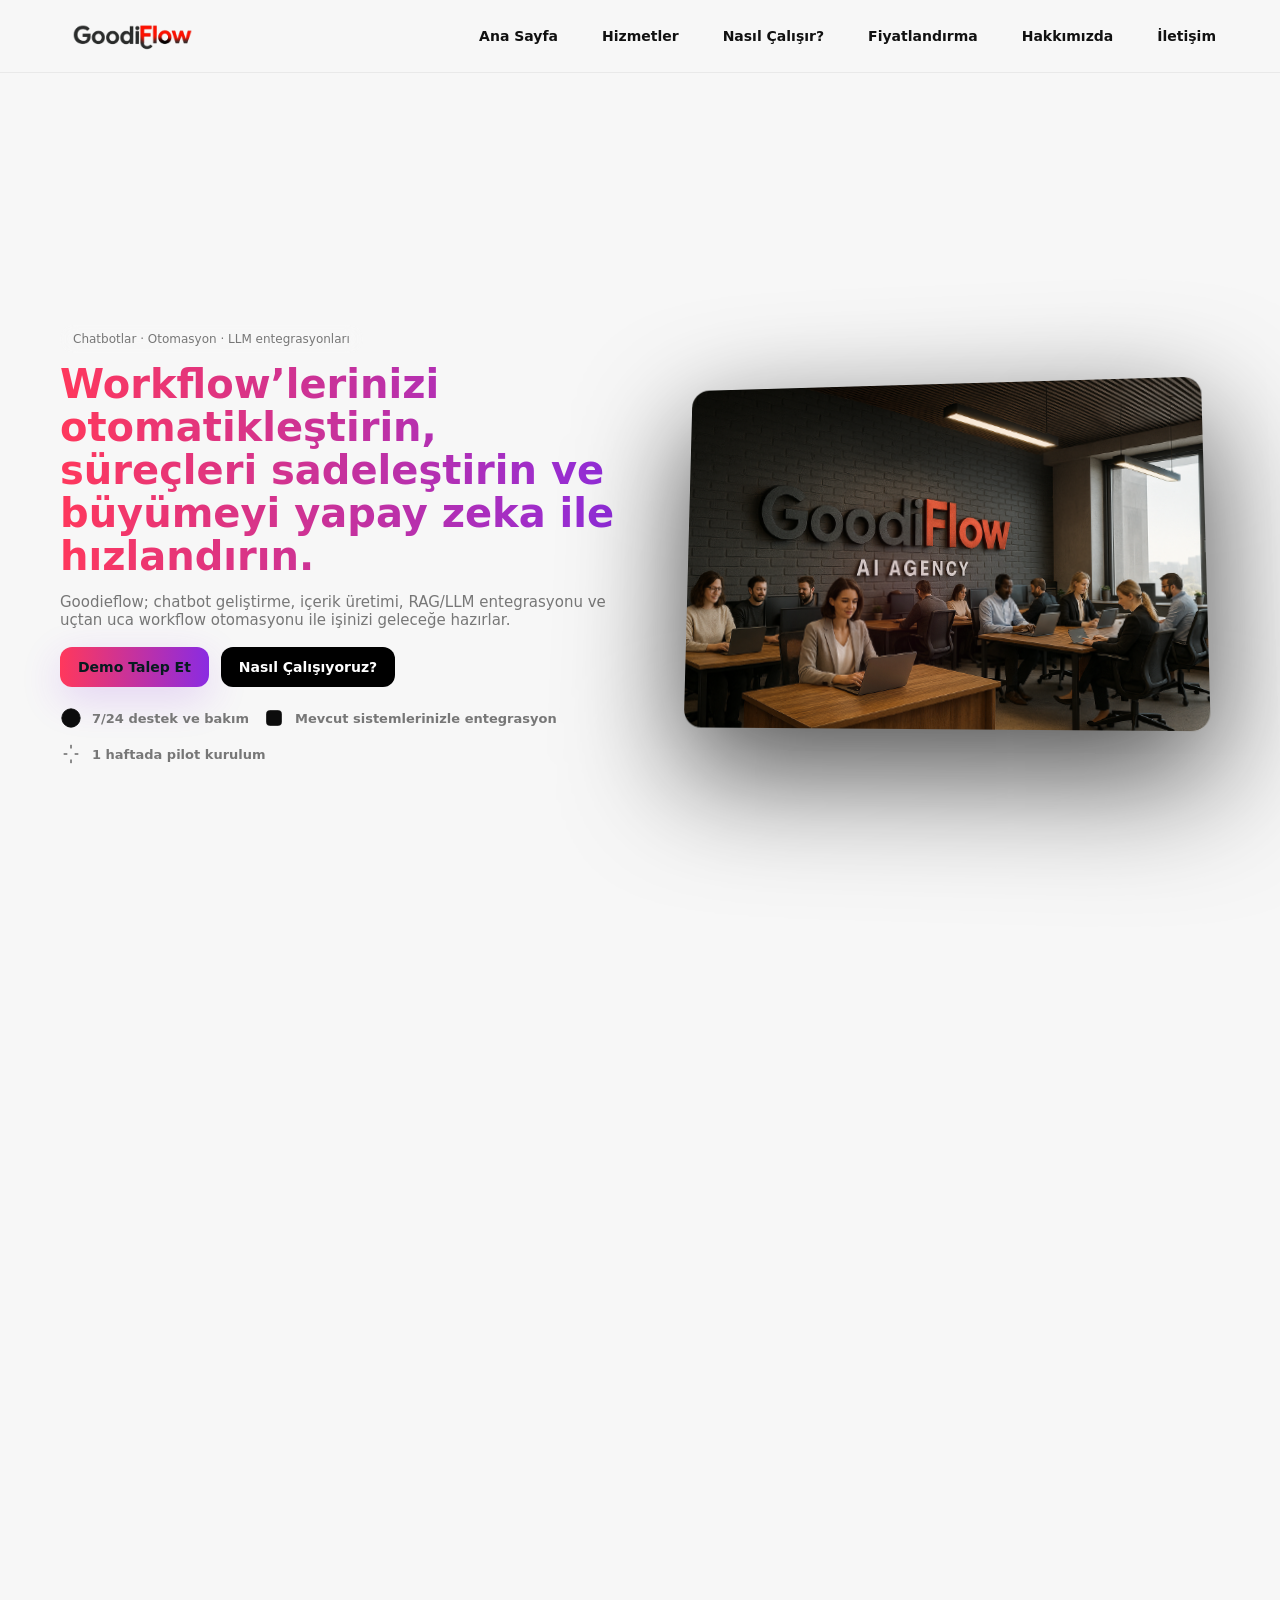
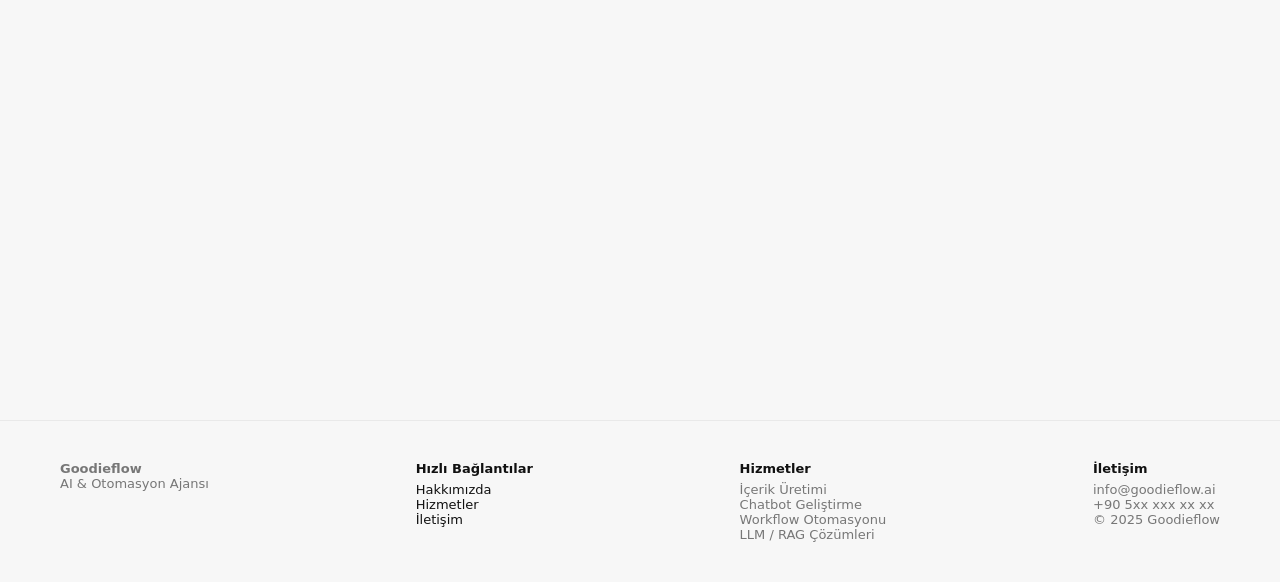
==== index.html @ b4415d03 ". ." ====
<!doctype html>
<html lang="tr">
<head>
  <meta charset="utf-8" />
  <meta name="viewport" content="width=device-width,initial-scale=1" />
  <title>Goodieflow — AI Automation Agency</title>
  <meta name="description" content="Goodieflow, işletmeler için chatbot, içerik üretimi, workflow otomasyonu ve LLM entegrasyonları sunan yapay zeka otomasyon ajansıdır." />
  <link rel="stylesheet" href="src/style.css">
</head>
<body>
  <div id="app">
    <!-- HEADER -->
    

<header class="site-header">
  <div class="site-header-wrapper">
    <div class="brand">
      <div class="logo-image">
        <img src="logo.png" alt="Logo">
      </div>
    </div>

    <nav class="site-nav">
      <a href="index.html">Ana Sayfa</a>
      <a href="#services">Hizmetler</a>
      <a href="#how-it-works">Nasıl Çalışır?</a>
      <a href="#pricing">Fiyatlandırma</a>
      <a href="about.html">Hakkımızda</a>
      <a href="contact.html">İletişim</a>
    </nav>
  </div>
</header>



    <main>
      <!-- HERO -->
      <section class="hero" id="hero">
        <div class="container hero-grid">
          <div class="hero-copy">
            <div class="pill-row">
              <span class="pill">Chatbotlar · Otomasyon · LLM entegrasyonları</span>
            </div>
            <h1>
              Workflow’lerinizi otomatikleştirin, süreçleri sadeleştirin
              ve büyümeyi yapay zeka ile hızlandırın.
            </h1>
            <p class="lead">
              Goodieflow; chatbot geliştirme, içerik üretimi, RAG/LLM entegrasyonu ve uçtan uca
              workflow otomasyonu ile işinizi geleceğe hazırlar.
            </p>
            <div class="cta-row">
              <a class="btn primary" href="contact.html">Demo Talep Et</a>
              <a class="btn ghost" href="#how-it-works">Nasıl Çalışıyoruz?</a>
            </div>

            <ul class="feature-list">
              <li>
                <svg class="icon blink" viewBox="0 0 24 24"><circle cx="12" cy="12" r="10"/></svg>
                7/24 destek ve bakım
              </li>
              <li>
                <svg class="icon float" viewBox="0 0 24 24"><rect x="4" y="4" width="16" height="16" rx="3"/></svg>
                Mevcut sistemlerinizle entegrasyon
              </li>
              <li>
                <svg class="icon spin" viewBox="0 0 24 24">
                  <path d="M12 2v4"/><path d="M12 18v4"/><path d="M4 12h4"/><path d="M16 12h4"/>
                </svg>
                1 haftada pilot kurulum
              </li>
            </ul>
          </div>

          <div class="hero-mockup" id="mockup">
            <div class="device">
              <!-- İstersen burayı yerel mockup ile değiştir: src/assets/mockup.png -->
              <img src="agency-hero.png" class="hero-img">
              <div class="glow" aria-hidden="true"></div>
            </div>
          </div>
        </div>
      </section>

      <!-- HİZMETLER -->
      <section class="section" id="services">
        <div class="container">
          <h2 class="section-title">Hizmetlerimiz</h2>
          <p class="section-subtitle">
            İş modelinize göre uyarlanan, uçtan uca AI ve otomasyon çözümleri.
          </p>

          <div class="grid-3 services-grid">
            <article class="card">
              <h3>İçerik Üretimi</h3>
              <p>
                Marka tonunuza uygun blog, sosyal medya, e-posta ve reklam içeriklerini
                yapay zeka ile ölçekleyin.
              </p>
              <ul class="mini-list">
                <li>Blog &amp; SEO içerikleri</li>
                <li>Sosyal medya post otomasyonu</li>
                <li>E-posta ve kampanya metinleri</li>
              </ul>
            </article>

            <article class="card">
              <h3>Chatbot &amp; Destek Asistanları</h3>
              <p>
                Web sitenize, WhatsApp’a veya uygulamanıza entegre edilen, sürekli öğrenen
                müşteri destek botları.
              </p>
              <ul class="mini-list">
                <li>Web chat widget entegrasyonu</li>
                <li>WhatsApp &amp; Instagram DM botları</li>
                <li>Bilgi bankası / FAQ entegrasyonu</li>
              </ul>
            </article>

            <article class="card">
              <h3>Workflow Otomasyonu</h3>
              <p>
                CRM, ödeme, form, e-posta ve diğer araçlarınız arasında
                tekrar eden işleri otomatikleştirin.
              </p>
              <ul class="mini-list">
                <li>Lead toplama &amp; skorlaması</li>
                <li>Teklif &amp; fatura otomasyonu</li>
                <li>İç ekip bildirim akışları</li>
              </ul>
            </article>

            <article class="card">
              <h3>LLM / RAG Entegrasyonu</h3>
              <p>
                Kendi verinizle çalışan akıllı asistanlar: döküman, PDF ve
                veri tabanlarınız üzerinden arama &amp; yanıt.
              </p>
              <ul class="mini-list">
                <li>Vektör veri tabanı entegrasyonu</li>
                <li>RAG tabanlı arama ve cevaplama</li>
                <li>Kurumsal doküman asistanları</li>
              </ul>
            </article>

            <article class="card">
              <h3>AI Danışmanlık</h3>
              <p>
                Nereden başlayacağınızı bilmiyorsanız; sizin için roadmap,
                mimari ve doğru araç seçimini birlikte planlayalım.
              </p>
              <ul class="mini-list">
                <li>Use case analizi</li>
                <li>Teknoloji &amp; araç seçimi</li>
                <li>ROI ve roadmap planlama</li>
              </ul>
            </article>

            <article class="card">
              <h3>Özel Geliştirme</h3>
              <p>
                Ürününüz veya operasyonunuz için tamamen size özel
                AI tabanlı paneller, dashboard’lar ve entegrasyonlar.
              </p>
              <ul class="mini-list">
                <li>Özel admin &amp; dashboard</li>
                <li>API ve webhook entegrasyonları</li>
                <li>Custom iş kuralları ve guardrail’ler</li>
              </ul>
            </article>
          </div>
        </div>
      </section>

      <!-- ÖZELLİKLER -->
      <section class="section" id="features">
        <div class="container">
          <h2 class="section-title">Workflow’lerinizi güçlendiren AI özellikleri</h2>
          <p class="section-subtitle">
            Sadece bir bot değil; veriye dayalı, güvenli ve ölçeklenebilir bir AI altyapısı.
          </p>

          <div class="features-grid">
            <article class="feature-card">
              <h3>Gerçek zamanlı içgörüler</h3>
              <p>Verilerinizi anlık analiz ederek karar alma süreçlerinizi hızlandırır.</p>
            </article>
            <article class="feature-card">
              <h3>Çok kanallı deneyim</h3>
              <p>Web, e-posta, WhatsApp ve diğer kanallarınız tek bir akışta birleşir.</p>
            </article>
            <article class="feature-card">
              <h3>Veri güvenliği odaklı</h3>
              <p>İzinler, rol yönetimi ve veri maskeleme ile kurumsal güvenlik standartları.</p>
            </article>
            <article class="feature-card">
              <h3>İnsan + AI işbirliği</h3>
              <p>İhtiyaç halinde insan devreye girer; AI ve ekibiniz birlikte çalışır.</p>
            </article>
          </div>
        </div>
      </section>

      <!-- NASIL ÇALIŞIR -->
      <section class="section" id="how-it-works">
        <div class="container">
          <h2 class="section-title">Goodieflow nasıl çalışır?</h2>
          <p class="section-subtitle">
            Basit ama etkili bir süreç: anlamak, tasarlamak, hayata geçirmek ve büyütmek.
          </p>

          <div class="steps-grid">
            <article class="step-card">
              <div class="step-badge">01</div>
              <h3>Keşif Görüşmesi</h3>
              <p>
                Kısa bir görüşme ile işinizi, hedeflerinizi ve zorluklarınızı dinleriz.
                Hangi süreçlerin otomasyona en uygun olduğunu birlikte çıkarırız.
              </p>
            </article>

            <article class="step-card">
              <div class="step-badge">02</div>
              <h3>AI Çözüm Tasarımı</h3>
              <p>
                Chatbot, sesli asistan, RAG veya workflow otomasyonu… Size en uygun
                kombinasyonu tasarlar, mimarisini kurar ve demo hazırlarız.
              </p>
            </article>

            <article class="step-card">
              <div class="step-badge">03</div>
              <h3>Lansman &amp; Büyüme</h3>
              <p>
                Çözümü sistemlerinize entegre eder, performansı izler ve ihtiyaç oldukça
                yeni otomasyonlar ekleyerek ROI’yi sürekli artırırız.
              </p>
            </article>
          </div>
        </div>
      </section>

      <!-- FİYATLANDIRMA -->
      <section class="section" id="pricing">
        <div class="container">
          <h2 class="section-title">Fiyatlandırma</h2>
          <p class="section-subtitle">
            İşinizin ölçeğine göre esnek paketler. Sabit fiyatlı pilot çalışma imkanı.
          </p>

          <div class="pricing-grid">
            <div class="pricing-card">
              <h4>Starter</h4>
              <p>Küçük ekipler ve ilk otomasyonlar için.</p>
              <strong>₺4.900 / ay</strong>
              <ul class="mini-list">
                <li>1 AI use case</li>
                <li>Temel chatbot veya otomasyon</li>
                <li>Aylık raporlama</li>
              </ul>
            </div>
            <div class="pricing-card featured">
              <h4>Growth</h4>
              <p>Büyüyen işletmeler ve ajanslar için.</p>
              <strong>₺12.900 / ay</strong>
              <ul class="mini-list">
                <li>3'e kadar AI use case</li>
                <li>Çok kanallı entegrasyon</li>
                <li>Öncelikli destek</li>
              </ul>
            </div>
            <div class="pricing-card">
              <h4>Enterprise</h4>
              <p>Tamamen size özel kurumsal kurulumlar.</p>
              <strong>Teklif üzerine</strong>
              <ul class="mini-list">
                <li>Özel LLM / RAG altyapısı</li>
                <li>Kurumsal güvenlik &amp; SSO</li>
                <li>Özel SLA &amp; ekip eğitimi</li>
              </ul>
            </div>
          </div>
        </div>
      </section>

      <!-- REFERANSLAR -->
      <section class="section" id="testimonials">
        <div class="container">
          <h2 class="section-title">Referanslar</h2>
          <p class="section-subtitle">
            Farklı sektörlerden ekipler, Goodieflow ile işlerini yeniden tasarladı.
          </p>

          <div class="testimonials">
            <div class="test-slider" id="test-slider">
              <div class="test-item">
                “Müşteri destek taleplerimizin büyük kısmını chatbot karşılarken,
                ekibimiz yalnızca gerçekten kritik vakalara odaklanıyor.”
                <span>— Mehmet, e-ticaret</span>
              </div>
              <div class="test-item">
                “Lead toplama ve qualification süreci otomatikleşti; satış ekibi
                artık sadece sıcak fırsatlarla uğraşıyor.”
                <span>— Ayşe, SaaS</span>
              </div>
              <div class="test-item">
                “Eski dokümanlarımızdan veri çekebilen asistan, ekip içi bilgi paylaşımını
                bambaşka bir seviyeye taşıdı.”
                <span>— Can, Kurumsal</span>
              </div>
            </div>
            <div class="test-dots" id="test-dots"></div>
          </div>
        </div>
      </section>

      <!-- BÜYÜK CTA -->
      <section class="section big-cta">
        <div class="container cta-inner">
          <div>
            <h3>Bir haftada ilk AI otomasyonunuzu canlıya alalım.</h3>
            <p class="muted">Hedefinizi anlatın, gerisini Goodieflow halletsin.</p>
          </div>
          <div><a class="btn primary" href="contact.html">Demo Planla</a></div>
        </div>
      </section>
    </main>

    <!-- FOOTER -->
    <footer class="site-footer">
      <div class="container footer-grid">
        <div>
          <strong>Goodieflow</strong><br/>
          AI &amp; Otomasyon Ajansı
        </div>
        <div>
          <div class="footer-title">Hızlı Bağlantılar</div>
          <a href="about.html">Hakkımızda</a><br/>
          <a href="#services">Hizmetler</a><br/>
          <a href="contact.html">İletişim</a>
        </div>
        <div>
          <div class="footer-title">Hizmetler</div>
          <span>İçerik Üretimi</span><br/>
          <span>Chatbot Geliştirme</span><br/>
          <span>Workflow Otomasyonu</span><br/>
          <span>LLM / RAG Çözümleri</span>
        </div>
        <div>
          <div class="footer-title">İletişim</div>
          <span>info@goodieflow.ai</span><br/>
          <span>+90 5xx xxx xx xx</span><br/>
          <span>© 2025 Goodieflow</span>
        </div>
      </div>
    </footer>
  </div>

  <script type="module" src="src/main.js"></script>
</body>
</html>
---- src/style.css ----
:root{
  --bg:#f7f7f7;
  --card:#ffffff;
  --muted:#777777;
  --accent1:#ff385c;
  --accent2:#8a2be2;
  --maxw:1200px;
}
*{box-sizing:border-box}
html,body{height:100%}
body{
  margin:0;
  background:var(--bg);
  color:#111;
  font-family:Inter,system-ui,Arial;
  -webkit-font-smoothing:antialiased;
}
.container{max-width:var(--maxw);margin:0 auto;padding:0 20px}

/* spotlight background (JS set ediyor) */
.spotlight{
  position:fixed;
  inset:0;
  z-index:-5;
  pointer-events:none;
  background:radial-gradient(circle at var(--mx,50%) var(--my,50%), rgba(0,0,0,0.18), transparent 260px);
  mix-blend-mode:multiply;
}

/* HEADER */
.site-header{
  position:fixed;
  top:0;left:0;right:0;
  display:flex;
  justify-content:space-between;
  align-items:center;
  padding:18px 24px;
  background:rgba(255,255,255,0.92);
  backdrop-filter: blur(10px);
  border-bottom:1px solid rgba(0,0,0,0.06);
  z-index:60;
}
.logo-image{
  display:flex;
  align-items:center;
}
.logo-image img{
  height:40px;
  display:block;
}
.brand{display:flex;align-items:center;gap:12px}
.logo-mark{
  width:46px;height:46px;
  border-radius:10px;
  background:linear-gradient(135deg,var(--accent1),var(--accent2));
  display:flex;align-items:center;justify-content:center;
  font-weight:800;
  box-shadow:0 10px 30px rgba(138,43,226,0.2);
}
.brand-text h1{margin:0;font-size:18px}
.brand-text .muted{margin:0;color:var(--muted);font-size:13px}

/* NAV */
.site-nav a{
  margin-left:22px;
  color:var(--muted);
  text-decoration:none;
  font-weight:600;
  font-size:14px;
}
.site-nav a:hover{ color:#111 !important; }

/* HERO */
.hero{
  min-height:100vh;
  display:flex;
  align-items:center;
  padding:120px 0 60px;
  position:relative;
  overflow:visible;
}
.hero-grid{
  display:grid;
  grid-template-columns:1fr 540px;
  gap:36px;
  align-items:center;
}
.pill-row{margin-bottom:10px}
.pill{
  display:inline-flex;
  align-items:center;
  padding:6px 12px;
  border-radius:999px;
  font-size:12px;
  color:var(--muted);
  border:1px solid rgba(255,255,255,0.12);
  background:rgba(255,255,255,0.02);
  backdrop-filter:blur(8px);
}
.hero-copy h1{
  font-size:40px;
  line-height:1.08;
  margin:0 0 12px;
  background:linear-gradient(90deg,var(--accent1),var(--accent2));
  -webkit-background-clip:text;
  color:transparent;
  font-weight:800;
}
.lead{color:var(--muted);margin-bottom:18px;font-size:15px}
.cta-row{display:flex;gap:12px;margin-bottom:20px}

/* BUTONLAR */
.btn{
  display:inline-block;
  padding:12px 18px;
  border-radius:12px;
  font-weight:700;
  text-decoration:none;
  font-size:14px;
}
.btn.primary{
  display:inline-flex;
  align-items:center;
  gap:8px;
  background:linear-gradient(90deg,var(--accent1),var(--accent2));
  color:#061b1f;
  box-shadow:0 12px 40px rgba(138,43,226,0.18);
}
.btn.ghost{
  border:1px solid rgba(0,0,0,0.12);
  background:transparent;
  color:#111;
}

/* HERO ALT ICONLAR */
.feature-list{
  list-style:none;
  padding:0;
  display:flex;
  gap:14px;
  align-items:center;
  margin-top:8px;
  flex-wrap:wrap;
}
.feature-list li{
  display:flex;
  gap:10px;
  align-items:center;
  color:var(--muted);
  font-weight:600;
  font-size:13px;
}
.icon{width:22px;height:22px;opacity:0.95;fill:#fff}
.icon.blink{animation:blink 1.6s infinite}
.icon.float{animation:float 3s ease-in-out infinite}
.icon.spin{animation:spin 3s linear infinite}
@keyframes blink{0%,60%{transform:scale(1)}70%{transform:scale(1.18)}100%{transform:scale(1)}}
@keyframes float{0%{transform:translateY(0)}50%{transform:translateY(-8px)}100%{transform:translateY(0)}}
@keyframes spin{0%{transform:rotate(0)}100%{transform:rotate(360deg)}}

/* MOCKUP */
.hero-mockup .device{
  position:relative;
  width:520px;
  border-radius:18px;
  overflow:hidden;
  transform:perspective(1000px) rotateX(6deg) rotateY(-6deg);
  transition:transform .9s cubic-bezier(.2,.9,.2,1);
  box-shadow:0 40px 120px rgba(0,0,0,0.7);
}
.hero-mockup img{display:block;width:100%;height:auto}
.hero-mockup .glow{
  position:absolute;
  inset:auto 20px 20px;
  left:40px;
  height:140px;
  width:360px;
  background:radial-gradient(circle, rgba(255,56,92,0.2), transparent 40%);
  filter:blur(40px);
  transform:translateY(-30px);
}

/* SECTIONS GENEL */
.section{
  padding:60px 0;
  opacity:0;
  transform:translateY(30px);
  transition:all .8s cubic-bezier(.2,.9,.2,1);
}
.section.visible{opacity:1;transform:translateY(0)}
.section-title{font-size:28px;margin-bottom:8px}
.section-subtitle{
  color:var(--muted);
  font-size:14px;
  max-width:560px;
}

/* GRID & CARD */
.grid-3{display:grid;grid-template-columns:repeat(3,1fr);gap:20px;margin-top:30px}
.card{
  background:var(--card);
  padding:22px;
  border-radius:12px;
  border:1px solid rgba(0,0,0,0.06);
  font-size:14px;
}
.card h3{margin-top:0;margin-bottom:6px;font-size:18px}
.mini-list{
  list-style:none;
  padding:0;
  margin-top:10px;
  font-size:13px;
  color:var(--muted);
}
.mini-list li{margin-bottom:4px}

/* FEATURES GRID */
.features-grid{
  display:grid;
  grid-template-columns:repeat(4,1fr);
  gap:18px;
  margin-top:28px;
}
.feature-card{
  background:linear-gradient(180deg,rgba(255,255,255,0.02),rgba(0,0,0,0.05));
  padding:18px;
  border-radius:12px;
  border:1px solid rgba(0,0,0,0.06);
  font-size:14px;
}
.feature-card h3{margin:0 0 6px;font-size:16px}

/* STEPS (NASIL ÇALIŞIR) */
.steps-grid{
  display:grid;
  grid-template-columns:repeat(3,1fr);
  gap:20px;
  margin-top:30px;
}
.step-card{
  background:var(--card);
  padding:22px;
  border-radius:14px;
  border:1px solid rgba(0,0,0,0.06);
  font-size:14px;
}
.step-badge{
  display:inline-flex;
  align-items:center;
  justify-content:center;
  width:32px;height:32px;
  border-radius:999px;
  background:linear-gradient(135deg,var(--accent1),var(--accent2));
  font-weight:700;
  margin-bottom:10px;
}

/* PRICING */
.pricing-grid{
  display:grid;
  grid-template-columns:repeat(3,1fr);
  gap:18px;
  margin-top:26px;
}
.pricing-card{
  background:linear-gradient(180deg,rgba(255,255,255,0.02),rgba(0,0,0,0.05));
  padding:22px;
  border-radius:14px;
  border:1px solid rgba(0,0,0,0.06);
  transition:transform .35s ease,box-shadow .35s ease;
  font-size:14px;
}
.pricing-card.featured{
  transform:translateY(-6px);
  box-shadow:0 40px 80px rgba(138,43,226,0.18);
}
.pricing-card:hover{
  transform:translateY(-8px) scale(1.03);
  box-shadow:0 40px 100px rgba(138,43,226,0.25);
}
.pricing-card h4{margin:0 0 6px;font-size:18px}
.pricing-card strong{display:block;margin:10px 0}

/* TESTIMONIALS */
.testimonials{padding:30px 0}
.test-slider{
  display:flex;
  gap:18px;
  overflow:hidden;
  transition:transform .6s cubic-bezier(.2,.9,.2,1);
}
.test-item{
  min-width:320px;
  background:linear-gradient(180deg,rgba(255,255,255,0.02),rgba(0,0,0,0.05));
  padding:22px;
  border-radius:12px;
  font-size:14px;
}
.test-item span{
  display:block;
  margin-top:8px;
  color:var(--muted);
  font-size:13px;
}
.test-dots{
  display:flex;
  gap:8px;
  justify-content:center;
  margin-top:14px;
}
.dot{
  width:10px;height:10px;
  border-radius:50%;
  background:rgba(255,255,255,0.12);
  cursor:pointer;
}
.dot.active{
  background:linear-gradient(90deg,var(--accent1),var(--accent2));
}

/* BIG CTA */
.big-cta{background:linear-gradient(180deg,rgba(255,255,255,0.02),rgba(0,0,0,0.08));}
.cta-inner{
  display:flex;
  align-items:center;
  justify-content:space-between;
  gap:20px;
  padding:26px;
  border-radius:14px;
}

/* FOOTER */
.site-footer{
  padding:40px 0;
  color:var(--muted);
  border-top:1px solid rgba(0,0,0,0.06);
  margin-top:40px;
}
.footer-grid{
  display:flex;
  justify-content:space-between;
  gap:30px;
  flex-wrap:wrap;
  font-size:13px;
}
.footer-title{ font-weight:600; color:#111; margin-bottom:6px; }

/* RESPONSIVE */
@media(max-width:980px){
  .hero-grid{grid-template-columns:1fr}
  .hero-mockup .device{width:100%}
  .grid-3{grid-template-columns:1fr}
  .pricing-grid{grid-template-columns:1fr}
  .features-grid{grid-template-columns:1fr 1fr}
  .steps-grid{grid-template-columns:1fr}
}
@media(max-width:640px){
  .features-grid{grid-template-columns:1fr}
  .cta-inner{flex-direction:column;align-items:flex-start}
  .site-nav{display:none;} /* istersen mobile menu yaparız */
}

.site-footer a { color:#111 !important; text-decoration:none; }
.site-footer a:hover { color: var(--accent1) !important; }

.card, .feature-card, .step-card, .pricing-card, .test-item {
    background:#111 !important;
    color:#fff !important;
    border:1px solid rgba(255,255,255,0.12) !important;
}
.card p, .feature-card p, .step-card p, .pricing-card p, .test-item span, .mini-list li {
    color:#e6e6e6 !important;
}
.section { background:transparent !important; }

.logo-image img{ height:40px; display:block; }

.btn.ghost[href="#how-it-works"]{
    background:#000 !important;
    color:#fff !important;
    border:none !important;
}

.icon{ fill:#000 !important; stroke:#000 !important; }

/* TEAM SECTION */
.team-section { margin-top: 40px; }

.team-grid {
  display: grid;
  grid-template-columns: repeat(auto-fit, minmax(260px, 1fr));
  gap: 26px;
  margin-top: 30px;
}

.team-card {
  background: #111;
  border: 1px solid rgba(255,255,255,0.1);
  padding: 22px;
  border-radius: 14px;
  text-align: center;
  color: #fff;
  transition: transform .3s ease, box-shadow .3s ease;
}

.team-card:hover {
  transform: translateY(-6px);
  box-shadow: 0 20px 60px rgba(0,0,0,0.4);
}

.team-photo {
  width: 120px;
  height: 120px;
  margin: 0 auto 12px;
  border-radius: 50%;
  overflow: hidden;
  border: 3px solid rgba(255,255,255,0.1);
  box-shadow: 0 8px 25px rgba(0,0,0,0.5);
}

.team-photo img {
  width: 100%;
  height: 100%;
  object-fit: cover;
}

.team-card .role {
  font-size: 13px;
  color: #cccccc;
  margin-bottom: 8px;
}

.team-card .desc {
  font-size: 14px;
  color: #e6e6e6;
}


/* HEADER FIX – stable logo & menu layout */
.site-header {
  display: flex !important;
  justify-content: space-between !important;
  align-items: center !important;
  padding: 14px 0 !important;
  position: sticky !important;
  top: 0 !important;
  z-index: 999 !important;
  background: var(--bg) !important;
}

.logo-image img {
  height: 40px !important;
  width: auto !important;
  display: block !important;
}

.site-nav {
  display: flex !important;
  gap: 22px !important;
  align-items: center !important;
  opacity: 1 !important;
  visibility: visible !important;
  position: relative !important;
}

.site-nav a {
  color: #111 !important;
  text-decoration: none !important;
  font-weight: 600 !important;
  font-size: 14px !important;
}

.site-nav a:hover {
  color: var(--accent1) !important;
}


/* HEADER CENTERED LAYOUT FIX */
.site-header {
  background: var(--bg);
  padding: 16px 0 !important;
  display: flex;
  justify-content: center;
}

.site-header-wrapper {
  max-width: 1200px;
  width: 100%;
  margin: 0 auto;
  padding: 0 24px;
  display: flex;
  justify-content: space-between;
  align-items: center;
}

.brand {
  display: flex;
  align-items: center;
  gap: 14px;
}

.logo-image img {
  height: 40px !important;
  width: auto !important;
  display: block !important;
}

.site-nav {
  display: flex;
  gap: 22px;
  align-items: center;
}


/* Demo Talep Et Bölümü */
.contact-section { text-align:center; margin-top:40px; }
.contact-section .section-title { font-size:32px; font-weight:700; margin-bottom:10px; }
.contact-section .section-subtitle { color:#555; font-size:16px; max-width:540px; margin:0 auto 30px; }
.contact-card { background:#fff; border:1px solid rgba(0,0,0,0.08); padding:40px; border-radius:14px; max-width:600px; margin:0 auto; box-shadow:0 15px 50px rgba(0,0,0,0.08); }
.contact-form { display:flex; flex-direction:column; gap:18px; text-align:left; }
.form-group label { font-weight:600; font-size:14px; margin-bottom:6px; display:block; }
.form-group input, .form-group textarea { width:100%; padding:12px 14px; border:1px solid rgba(0,0,0,0.14); border-radius:8px; font-size:14px; background:#fafafa; transition:.2s; }
.form-group input:focus, .form-group textarea:focus { border-color:var(--accent1); background:#fff; box-shadow:0 0 0 3px rgba(0,120,255,0.1); outline:none; }
textarea { height:120px; resize:vertical; }
.contact-submit { margin-top:10px; background:var(--accent1); color:#fff; padding:14px 18px; border:none; border-radius:10px; font-weight:600; font-size:16px; cursor:pointer; transition:.2s; }
.contact-submit:hover { background:var(--accent2); }


/* CTA Section */
.cta-section {
  margin: 60px auto;
  text-align: center;
  padding: 40px;
  background: var(--accent1);
  color: #fff;
  border-radius: 14px;
  max-width: 700px;
}
.cta-section h2 { font-size: 32px; font-weight: 700; margin-bottom: 10px; }
.cta-section p { font-size: 18px; margin-bottom: 20px; }
.cta-button {
  background: #fff;
  color: var(--accent1);
  padding: 12px 24px;
  border-radius: 10px;
  font-weight: 700;
  text-decoration: none;
}

/* FAQ Section */
.faq-section {
  max-width: 800px;
  margin: 80px auto;
  padding: 0 20px;
}
.faq-section h2 { text-align: center; font-size: 32px; margin-bottom: 30px; }
.faq-item {
  margin-bottom: 20px;
  padding: 20px;
  background: #fafafa;
  border-radius: 12px;
  border: 1px solid rgba(0,0,0,0.1);
}
.faq-item h3 { font-size: 20px; margin-bottom: 10px; }


.hero-img {
    width: 100%;
    height: auto;
    max-height: 650px;
    object-fit: cover;
    border-radius: 0;
    display: block;
}
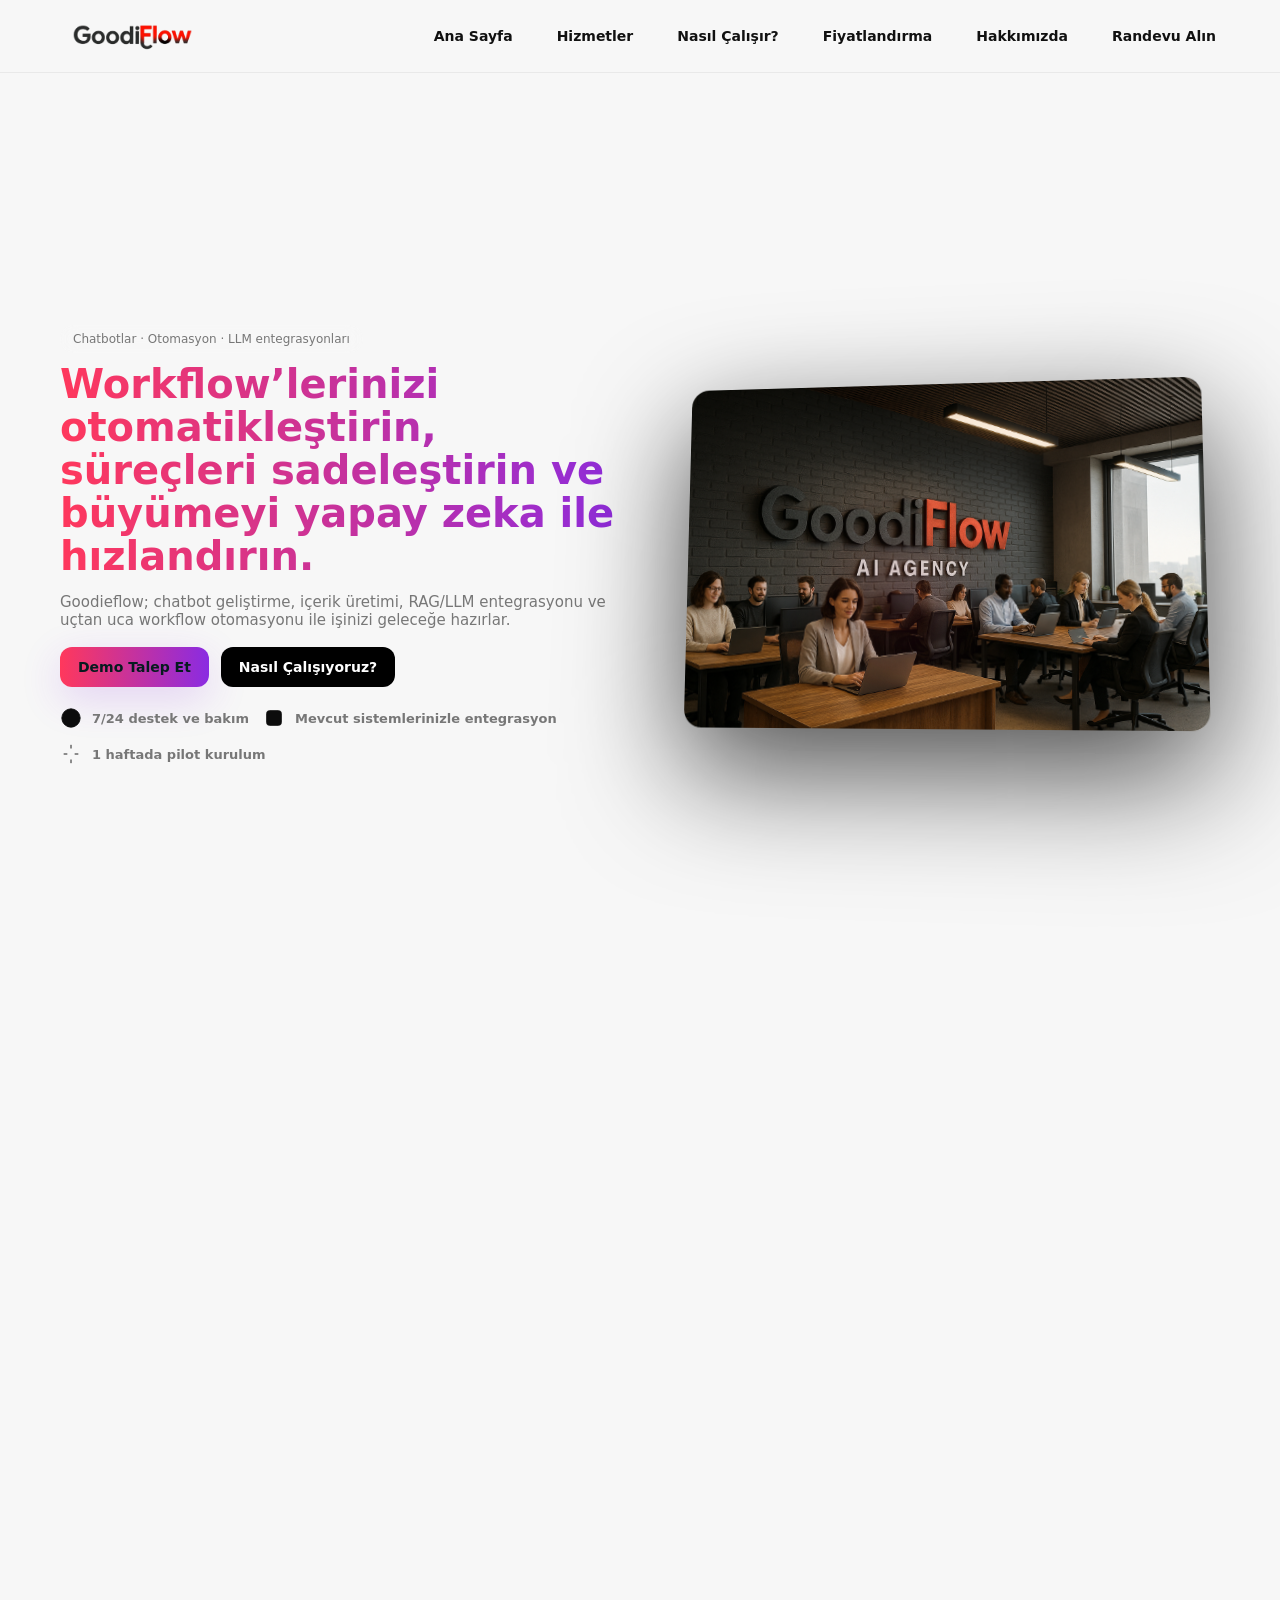
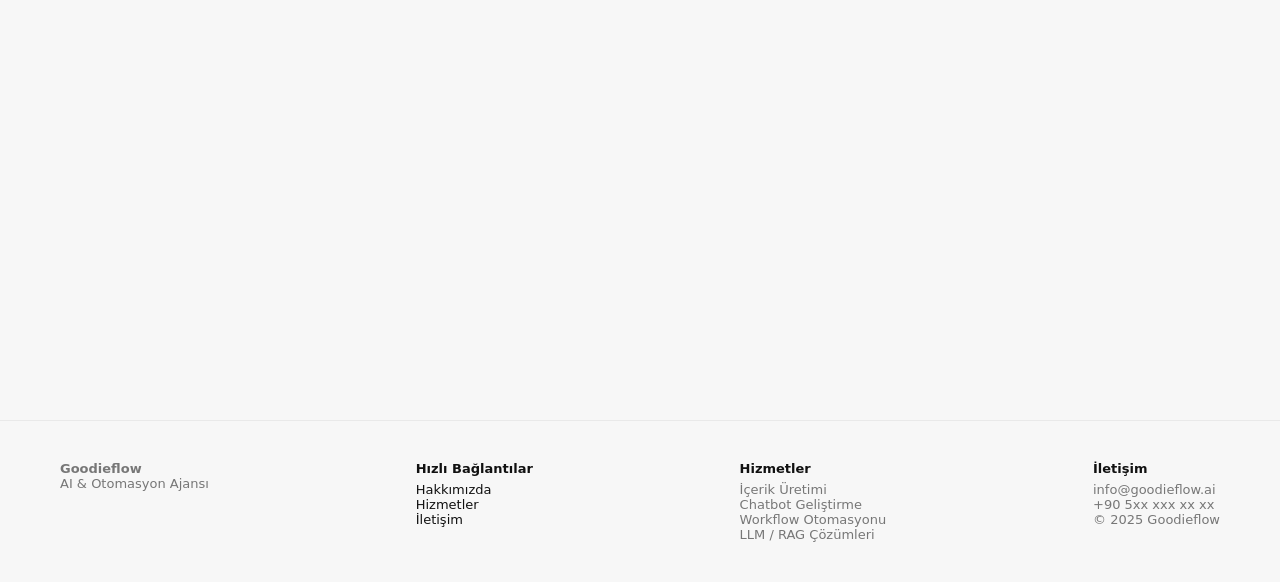
==== commit 041265b5: "Updated index.html" ====
--- a/index.html
+++ b/index.html
@@ -26,7 +26,7 @@
       <a href="#how-it-works">Nasıl Çalışır?</a>
       <a href="#pricing">Fiyatlandırma</a>
       <a href="about.html">Hakkımızda</a>
-      <a href="contact.html">İletişim</a>
+      <a href="contact.html">Randevu Alın</a>
     </nav>
   </div>
 </header>
